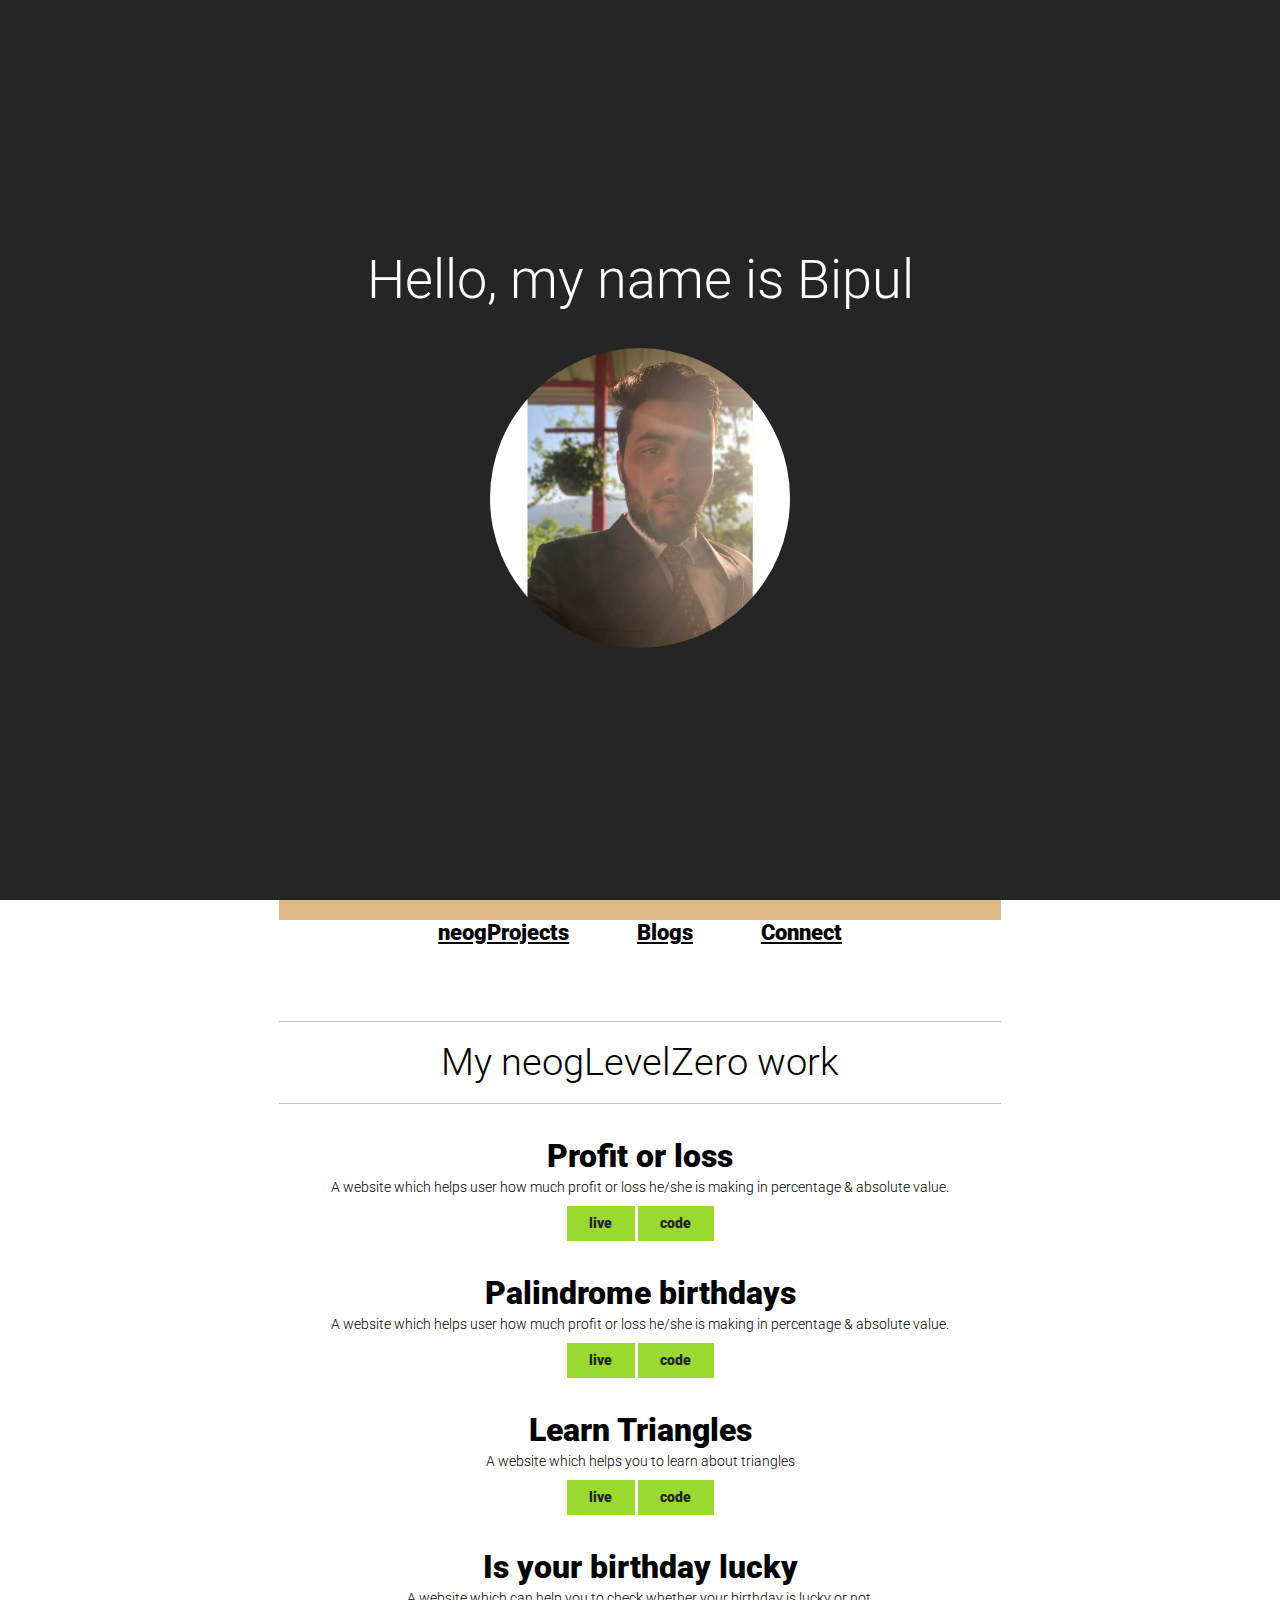
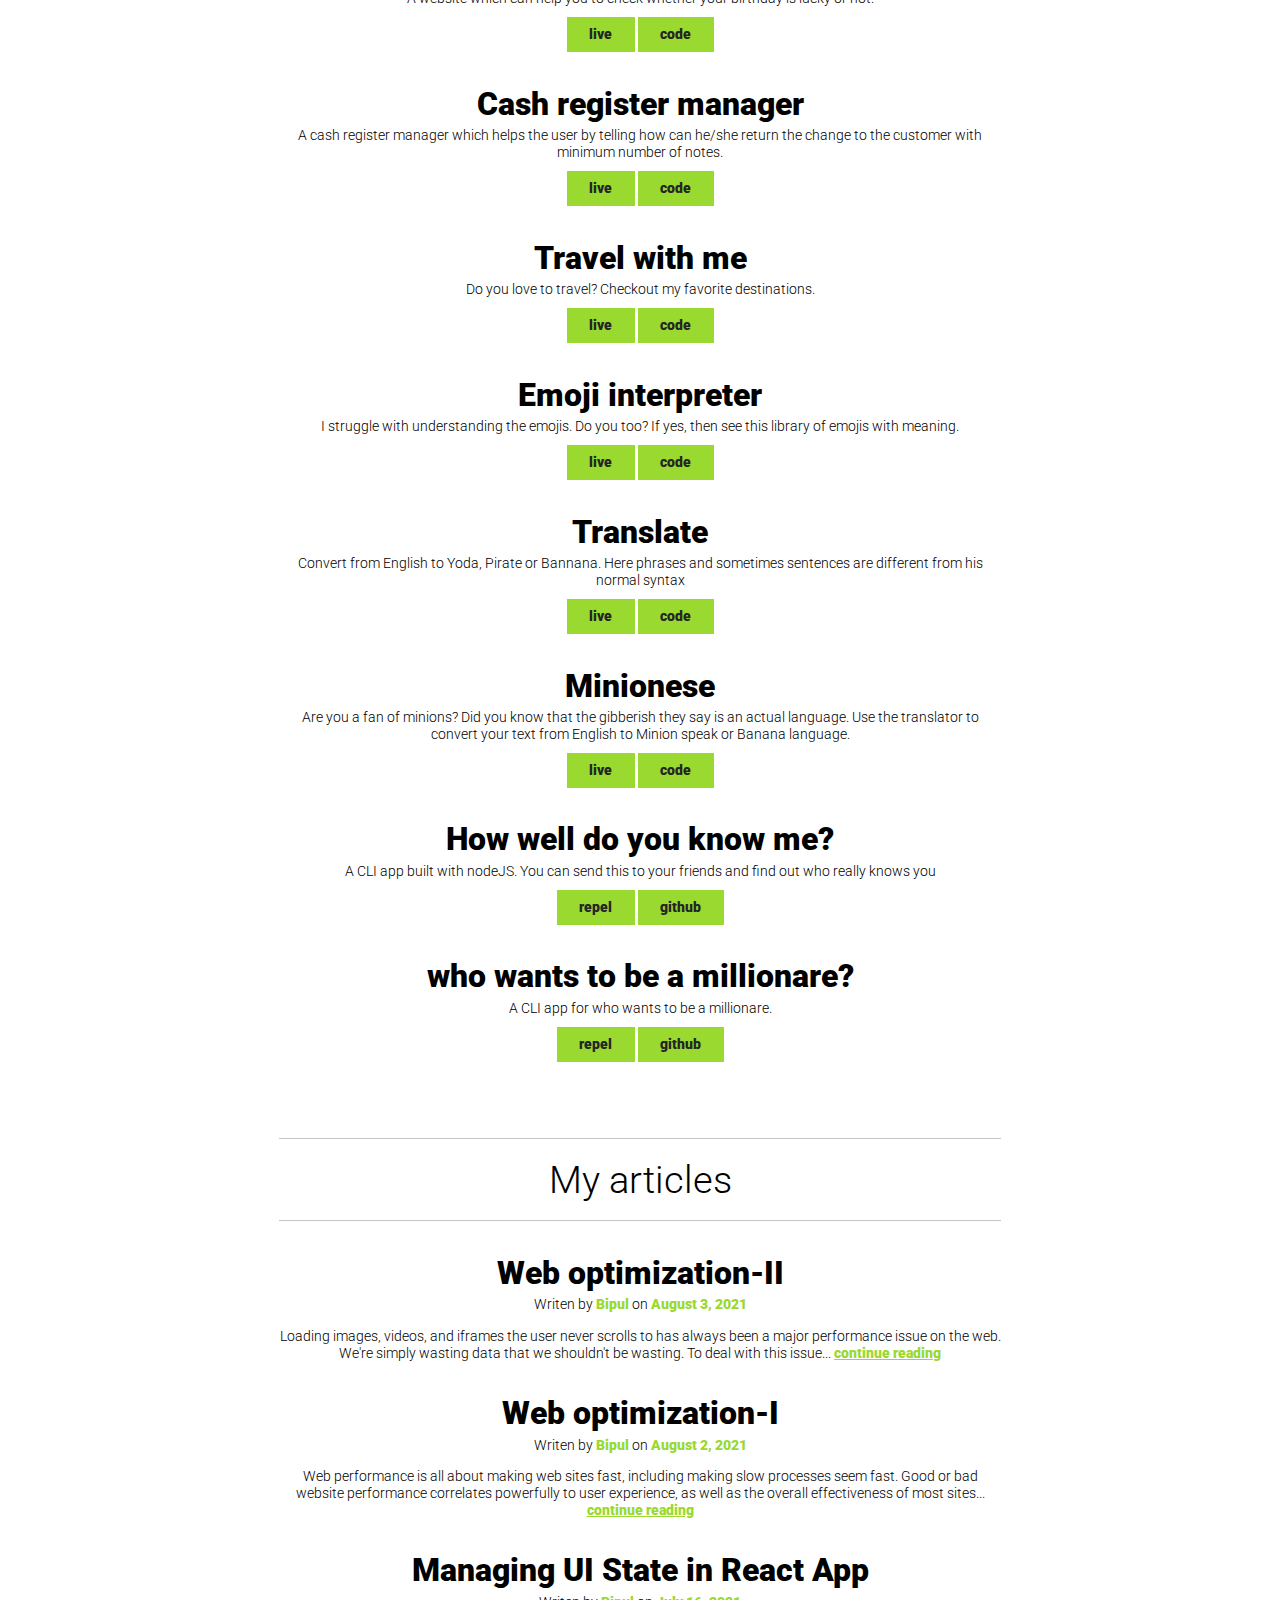
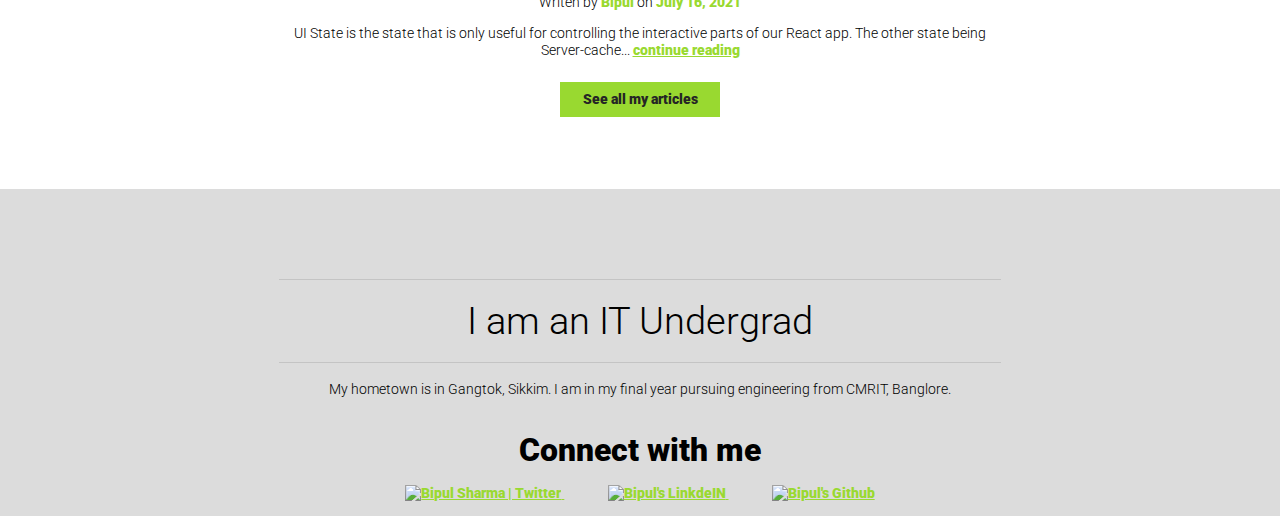
==== index.html @ 7a32a806 "final" ====
<!DOCTYPE html>
<html>

<head>
    <title>HTML & CSS Fundamentals | Challenges</title>
    <link href="https://fonts.googleapis.com/css2?family=Roboto:wght@300;900&display=swap" rel="stylesheet">
    <link href="index.css" rel="stylesheet">
</head>

<body>

    <header class="inverse">
        <div class="intro-screen container">
            <h1>Hello, my name is <span class="bold-text">Bipul</span></h1>
            <img src="bipul.jpeg" alt="portrait of Sophie" class="potrait">
        </div>
    </header>

    <main>
        <div class="splitter">
            <section id="about-me" class="about-me">
                <div class="container con-work">
                    <p class="navigation">
                        <a href="#about-me" class="to-projects">neogProjects</a>
                        <a href="#articles" class="to-articles">Blogs</a>
                        <a href="#portfolio" class="to-portfolio">Connect</a>
                    </p>
                    <h2>My neogLevelZero work</h2>
                    <div class="neog-projects">
                        <div class="neog">
                            <h3>Profit or loss</h3>
                            <p class="small-text">A website which helps user how much profit or loss he/she is making in
                                percentage & absolute
                                value.</p>
                            <a href="https://profit-loss0000000.netlify.app/" target="_blank"
                                class="btn btn-neog">live</a>
                            <a href="https://github.com/itsmebipul00/Profile-Loss-Calculator" target="_blank"
                                class="btn btn-neog">code</a>
                        </div>
                        <div class="neog">
                            <h3>Palindrome birthdays</h3>
                            <p class="small-text">A website which helps user how much profit or loss he/she is making in
                                percentage & absolute
                                value.</p>
                            <a href="https://pallindrome-birthdays0000.netlify.app/" target="_blank"
                                class="btn btn-neog">live</a>
                            <a href="https://github.com/itsmebipul00/pallindrome-birthdays" target="_blank"
                                class="btn btn-neog">code</a>
                        </div>
                        <div class="neog">
                            <h3>Learn Triangles</h3>
                            <p class="small-text">A website which helps you to learn about triangles</p>
                            <a href="https://competent-shockley-671167.netlify.app/" target="_blank"
                                class="btn btn-neog">live</a>
                            <a href="https://github.com/itsmebipul00/Do-you-know-triangles" target="_blank"
                                class="btn btn-neog">code</a>
                        </div>
                    </div>
                    <div class="neog-projects">
                        <div class="neog">
                            <h3>Is your birthday lucky</h3>
                            <p class="small-text">A website which can help you to check whether your birthday is lucky
                                or
                                not.</p>
                            <a href="https://luckybirthday0000000.netlify.app/" target="_blank"
                                class="btn btn-neog">live</a>
                            <a href="https://github.com/itsmebipul00/Is-your-birthday-lucky" target="_blank"
                                class="btn btn-neog">code</a>
                        </div>
                        <div class="neog">
                            <h3>Cash register manager</h3>
                            <p class="small-text">A cash register manager which helps the user by telling how can he/she
                                return the change to the customer with minimum number of notes.</p>
                            <a href="https://laughing-lewin-c4b239.netlify.app/" target="_blank"
                                class="btn btn-neog">live</a>
                            <a href="https://github.com/itsmebipul00/Cash-register-manager" target="_blank"
                                class="btn btn-neog">code</a>
                        </div>
                        <div class="neog">
                            <h3>Travel with me</h3>
                            <p class="small-text">Do you love to travel? Checkout my favorite destinations.</p>
                            <a href="https://hopeful-swartz-a6f8c8.netlify.app/" target="_blank"
                                class="btn btn-neog">live</a>
                            <a href="https://github.com/itsmebipul00/Travel-with-me" target="_blank"
                                class="btn btn-neog">code</a>
                        </div>
                    </div>
                    <div class="neog-projects">
                        <div class="neog">
                            <h3>Emoji interpreter</h3>
                            <p class="small-text">I struggle with understanding the emojis. Do you too? If yes, then see
                                this library of emojis with meaning.</p>
                            <a href="https://kind-brahmagupta-70c78d.netlify.app/" target="_blank"
                                class="btn btn-neog">live</a>
                            <a href="https://github.com/itsmebipul00/Emoji-interpreter" target="_blank"
                                class="btn btn-neog">code</a>
                        </div>
                        <div class="neog">
                            <h3>Translate</h3>
                            <p class="small-text">Convert from English to Yoda, Pirate or Bannana. Here phrases and
                                sometimes sentences
                                are different from his normal syntax</p>
                            <a href="https://translate0000000.netlify.app/" target="_blank"
                                class="btn btn-neog">live</a>
                            <a href="https://github.com/itsmebipul00/translate" target="_blank"
                                class="btn btn-neog">code</a>
                        </div>
                        <div class="neog">
                            <h3>Minionese</h3>
                            <p class="small-text">Are you a fan of minions? Did you know that the gibberish they say is
                                an
                                actual language. Use the translator to convert your text from English to Minion speak or
                                Banana language.</p>
                            <a href="https://minionese00000.netlify.app/" target="_blank" class="btn btn-neog">live</a>
                            <a href="https://github.com/itsmebipul00/Minionese" target="_blank"
                                class="btn btn-neog">code</a>
                        </div>
                    </div>
                    <div class="neog-projects">
                        <div class="neog">
                            <h3>How well do you know me?</h3>
                            <p class="small-text">A CLI app built with nodeJS. You can send this to your friends and
                                find
                                out who really knows you</p>
                            <a href="https://replit.com/@BipulSharma/markOne" target="_blank"
                                class="btn btn-neog">repel</a>
                            <a href="https://github.com/itsmebipul00/do-you-know-me-" target="_blank"
                                class="btn btn-neog">github</a>

                        </div>
                        <div class="neog">
                            <h3>who wants to be a millionare?</h3>
                            <p class="small-text">A CLI app for who wants to be a millionare.</p>
                            <a href="https://replit.com/@BipulSharma/markTwo#index.js" target="_blank"
                                class="btn btn-neog">repel</a>
                            <a href="https://github.com/itsmebipul00/who-wants-to-be-a-millionare-" target="_blank"
                                class="btn btn-neog">github</a>

                        </div>
                    </div>




                </div>
            </section>

            <section id="articles" class="articles">
                <div class="container">
                    <h2>My <span class="bold-text">articles</span></h2>
                    <article>
                        <div class="article">
                            <h3>Web optimization-II</h3>
                            <p class="small-text">Writen by <span class="name">Bipul</span> on <time
                                    datetime="2020-06-19">August 3, 2021</time></p>
                            <p>Loading images, videos, and iframes the user never scrolls to has always been a major
                                performance issue on the web. We're simply wasting data that we shouldn't be wasting. To
                                deal with this issue... <a target="_blank"
                                    href="https://dev.to/bipul/web-performance-optimization-ii-2799">continue
                                    reading</a>
                            </p>
                        </div>
                        <div class="article">
                            <h3>Web optimization-I</h3>
                            <p class="small-text">Writen by <span class="name">Bipul</span> on <time
                                    datetime="2020-06-19">August 2, 2021</time></p>
                            <p>Web performance is all about making web sites fast, including making slow processes seem
                                fast. Good or bad website performance correlates powerfully to user experience, as well
                                as the overall effectiveness of most sites... <a target="_blank"
                                    href="https://dev.to/bipul/web-performance-optimization-i-5d39">continue
                                    reading</a>
                            </p>
                        </div>
                        <div class="article">
                            <h3>Managing UI State in React App</h3>
                            <p class="small-text">Writen by <span class="name">Bipul</span> on <time
                                    datetime="2020-06-19">July 16, 2021</time></p>
                            <p>UI State is the state that is only useful for controlling the interactive parts of our
                                React app. The other state being Server-cache... <a target="_blank"
                                    href="https://dev.to/bipul/managing-ui-state-in-a-react-app-3kpb">continue
                                    reading</a>
                            </p>
                        </div>
                        <a href="https://dev.to/bipul" target="_blank" class="btn">See all my articles</a>
                    </article>

                </div>
            </section>
        </div>

        <section id="portfolio" class="portfolio">
            <div class="container">
                <h2>I am an <span class="bold-text">IT Undergrad</span></h2>
                <p>My hometown is in Gangtok, Sikkim. I am in my final year pursuing engineering from CMRIT,
                    Banglore.</p>
                <h3 class="connect-me">Connect with me</h3>
                <a href="https://twitter.com/itsmebipul00" class="svg" target="_blank">
                    <img alt="Bipul Sharma | Twitter" width="22px"
                        src="https://cdn.jsdelivr.net/npm/simple-icons@v3/icons/twitter.svg" />
                </a>
                <a href="https://www.linkedin.com/in/bipul-sharma-69b7751a0/" class="svg" target="_blank">
                    <img alt="Bipul's LinkdeIN" width="22px"
                        src="https://cdn.jsdelivr.net/npm/simple-icons@v3/icons/linkedin.svg" />
                </a>
                <a href="https://github.com/itsmebipul00" class="svg" target="_blank">
                    <img alt="Bipul's Github" width="22px"
                        src="https://cdn.jsdelivr.net/npm/simple-icons@v3/icons/github.svg" />
                </a>
            </div>
        </section>
    </main>
</body>

</html>
---- index.css ----
*{
    box-sizing: border-box;
}

html{
    font-size: .9rem;
}

body{
    margin: 0;
    font-family: 'Roboto',sans-serif;
    font-weight: 300;
    text-align: center;
}

.container{
    max-width: 780px;
    margin: 0 auto;
    padding: 0 2em;
}

.potrait{
    border-radius: 50%;
    width: 300px;
    height: 300px;
}

h1,
h2 {
    font-weight: 300; 
}

h1 {
    font-size: 3.75rem;
    margin-top: 0;
}

h2 {
    font-size: 2.625rem;
    margin-top: 2em;
    border-top: solid 1px #c4c4c4;
    border-bottom: solid 1px #c4c4c4;
    /* 2.625 x 16 = 42 */
    /* 20 / 42 */
    padding: .5em 0;
    margin-bottom: .5em;
    text-align: center;
}

h3 {
    font-size: 2.25rem;
    font-weight: 900;
    margin-bottom: 0;
}

.about-me{
    padding-top: 0;
}

.navigation{
    letter-spacing: 1;
    border-top: 20px solid burlywood;
    margin-top: 0;
}

.navigation a{
    font-size: 1.5em;
    margin: 1em;
    padding: 0.5em;
    color: black
}

.accent-text {
    display: block;
}

h1 .accent-text {
    font-size: 5rem;
}

h2 .accent-text {
    font-size: 3.75rem;
}

.accent-text,
.name,
time {
    font-weight: 900;
    color: #99D930;
}

p {
    margin-bottom: 0;
}

a {
    color: #99D930;
    font-weight: 900;
    transition: 400ms;
}

a:hover,
a:focus {
    color: #dd2f2f;
}

.small-text {
    font-size: 1rem;
    margin-top: .3125em;
} 

img {
    max-width: 100%;
}


header {
    padding: 3.25em 0;
}

header {
    min-height: 100vh;
    display: flex;
    align-items: center;
    text-align: center;
}

.neog{
    margin-top: 2em;
}

.inverse {
    color: #fff;
    background: #252525;
}


.btn {
    display: inline-block;
    color: #252525;
    text-decoration: none;
    background: #99D930;
    padding: .625em 1.5625em;
    margin-top: 1.5625em;
}

.btn:hover,
.btn:focus {
    background: #252525;
    color: #fff;
}

.btn-neog{
    margin-top: 0.7em;
}

.portfolio{
    background: gainsboro;
    margin-top: 5em;
    padding: 1em;
}

.connect-me{
    margin-bottom: 0.5em;
}

.svg{
    margin: 1em;
    padding: 0.5em;
}
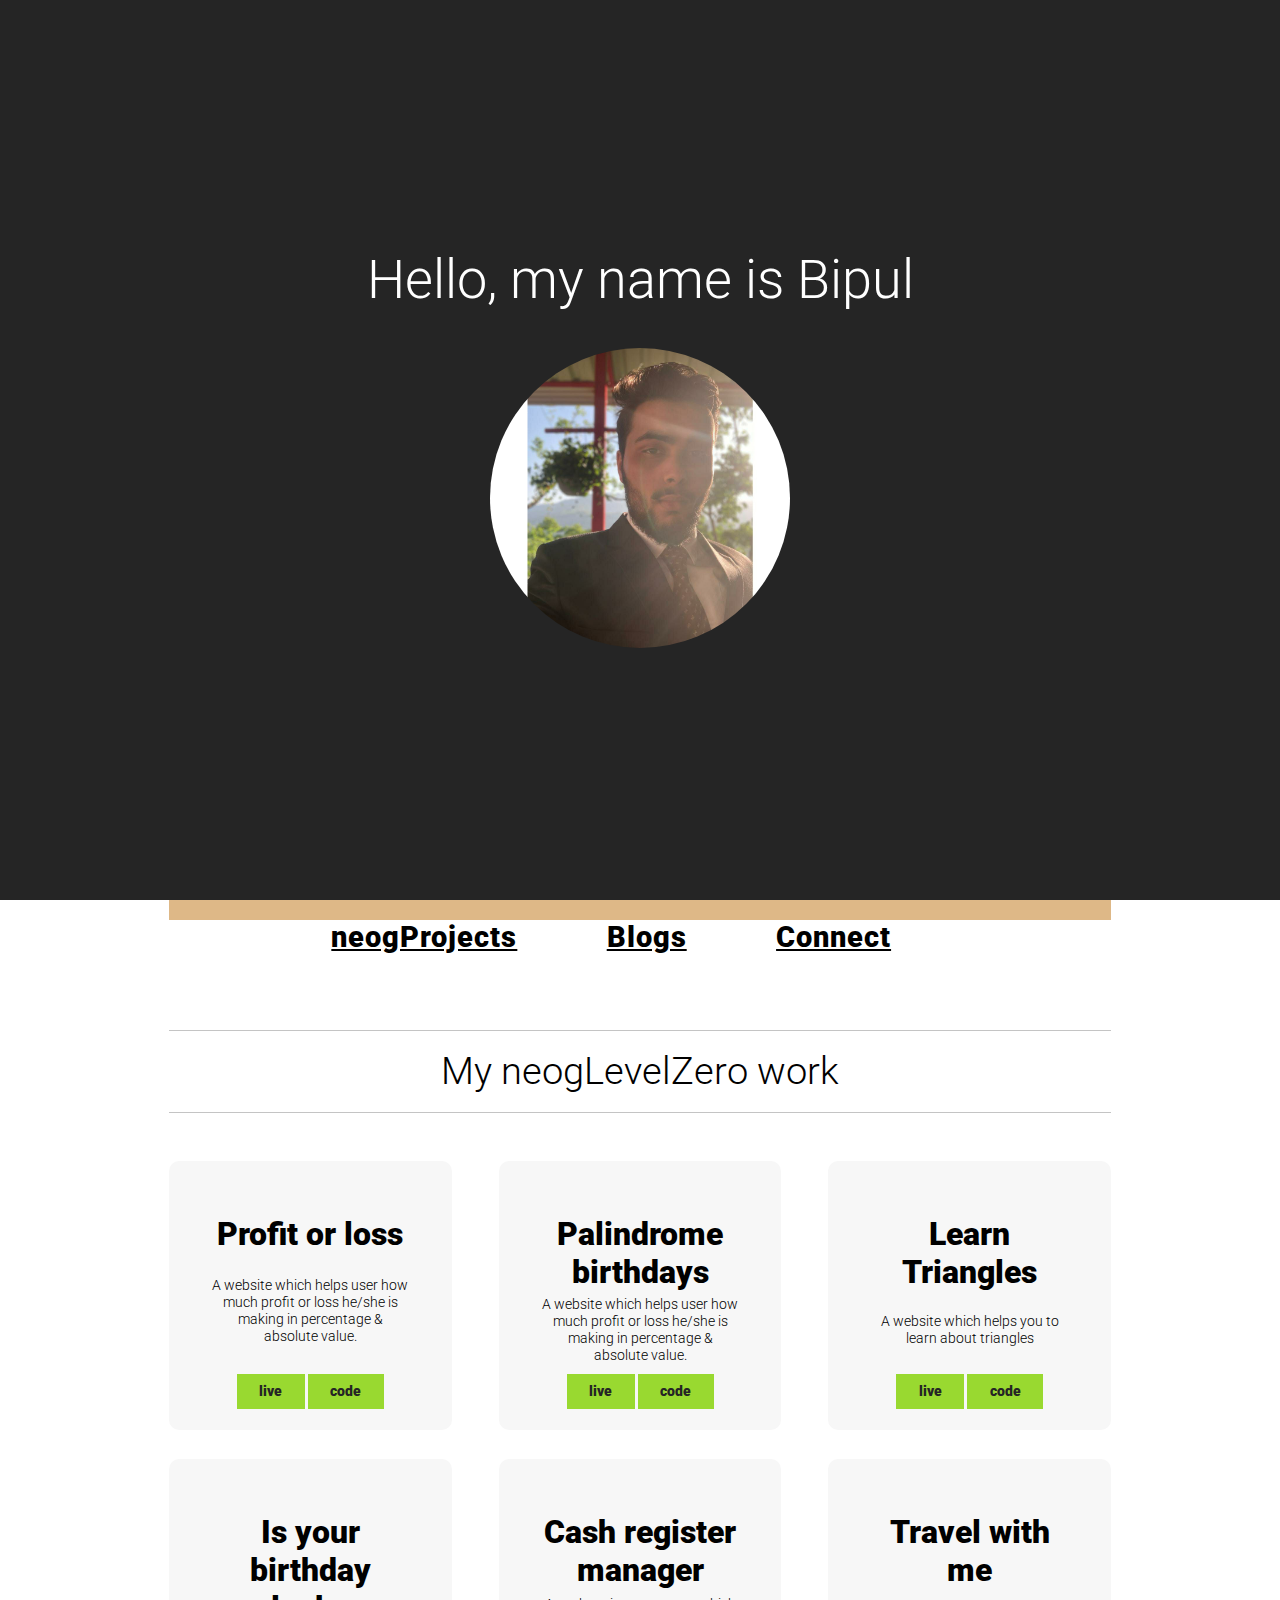
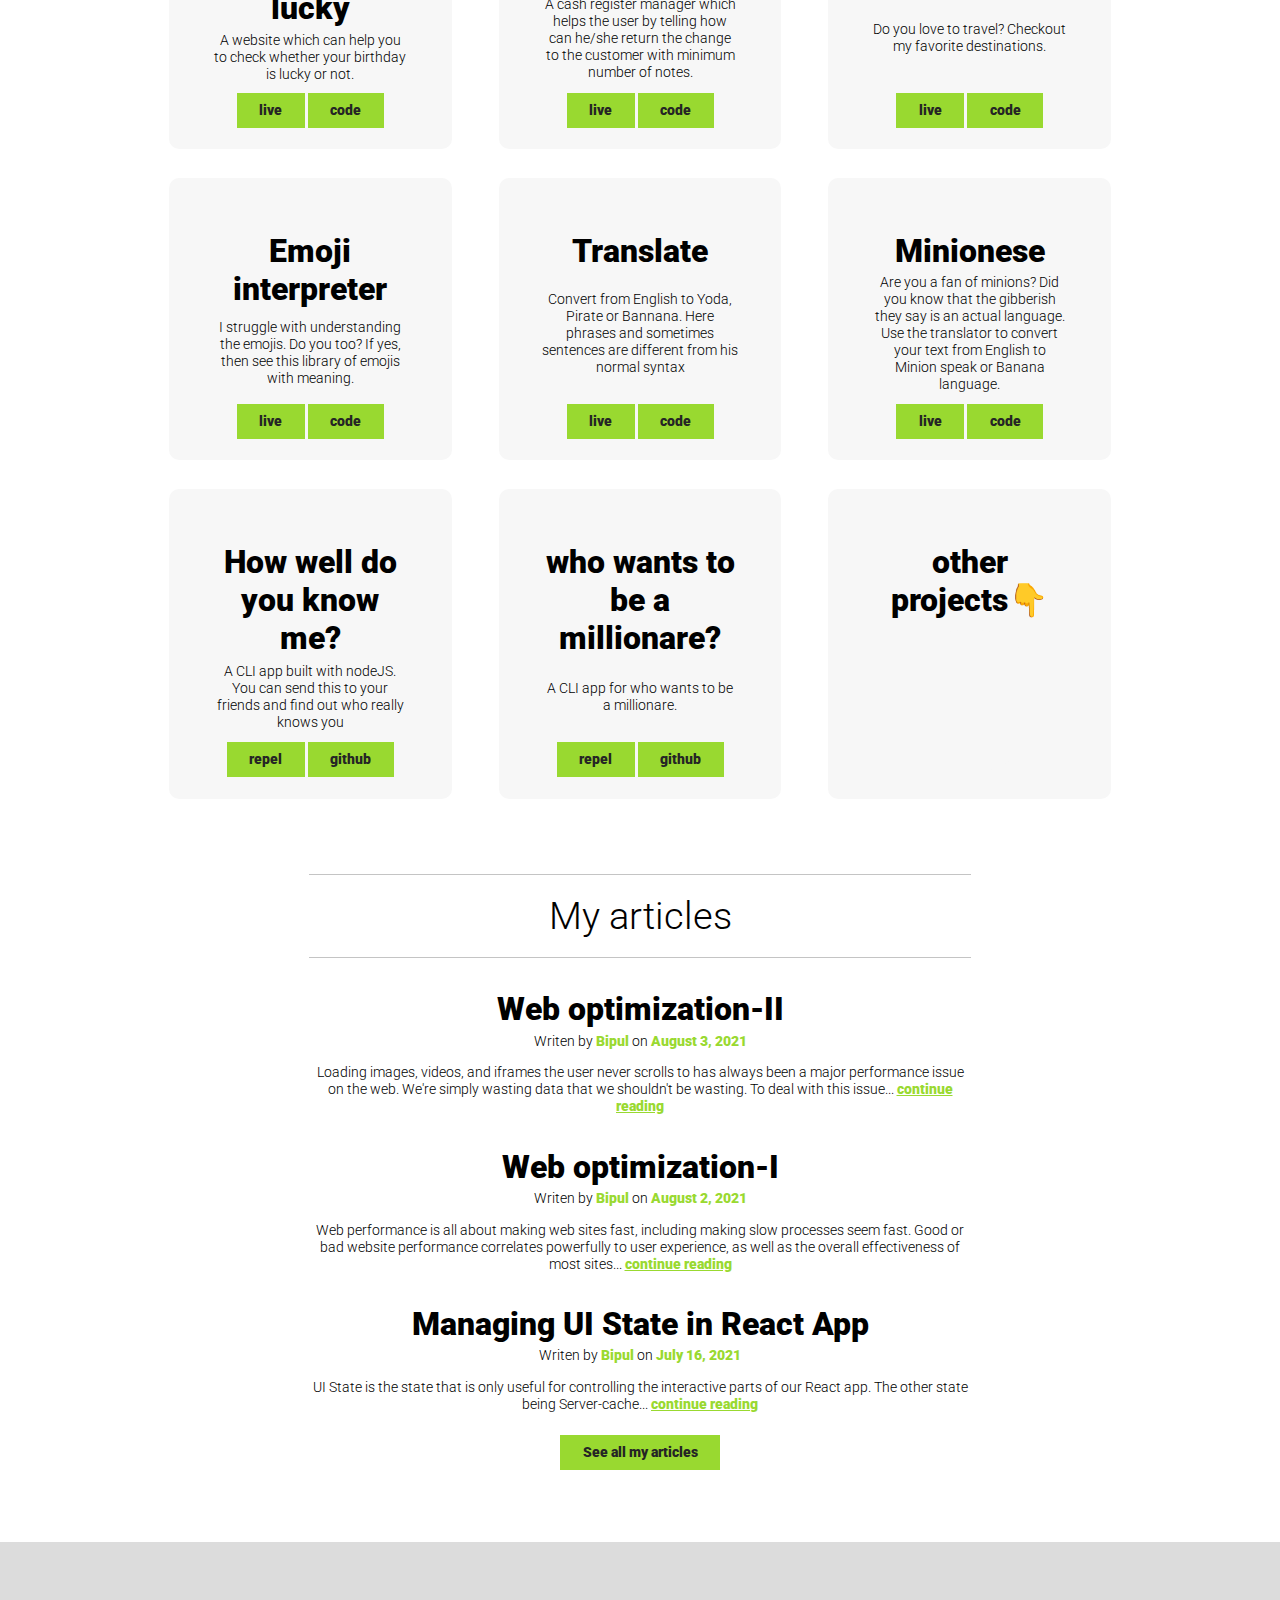
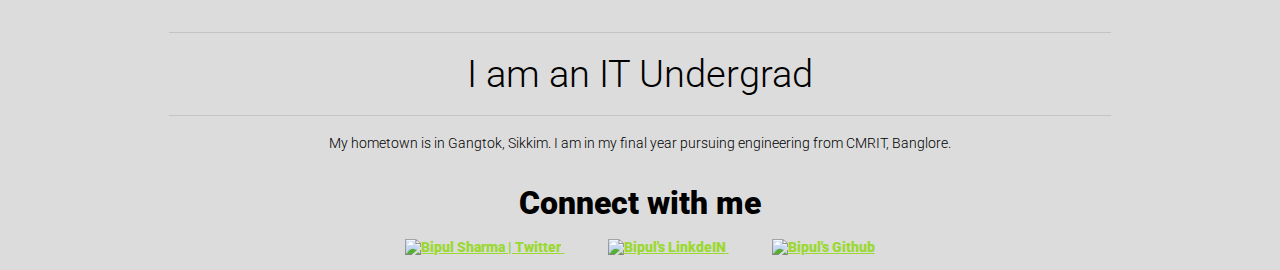
==== commit d47536d5: "updated desings" ====
--- a/index.html
+++ b/index.html
@@ -3,6 +3,9 @@
 
 <head>
     <title>HTML & CSS Fundamentals | Challenges</title>
+    <meta charset="UTF-8">
+    <meta http-equiv="X-UA-Compatible" content="IE=edge">
+    <meta name="viewport" content="width=device-width, initial-scale=1.0">
     <link href="https://fonts.googleapis.com/css2?family=Roboto:wght@300;900&display=swap" rel="stylesheet">
     <link href="index.css" rel="stylesheet">
 </head>
@@ -32,28 +35,34 @@
                             <p class="small-text">A website which helps user how much profit or loss he/she is making in
                                 percentage & absolute
                                 value.</p>
-                            <a href="https://profit-loss0000000.netlify.app/" target="_blank"
-                                class="btn btn-neog">live</a>
-                            <a href="https://github.com/itsmebipul00/Profile-Loss-Calculator" target="_blank"
-                                class="btn btn-neog">code</a>
+                            <div>
+                                <a href="https://profit-loss0000000.netlify.app/" target="_blank"
+                                    class="btn btn-neog">live</a>
+                                <a href="https://github.com/itsmebipul00/Profile-Loss-Calculator" target="_blank"
+                                    class="btn btn-neog">code</a>
+                            </div>
                         </div>
                         <div class="neog">
                             <h3>Palindrome birthdays</h3>
                             <p class="small-text">A website which helps user how much profit or loss he/she is making in
                                 percentage & absolute
                                 value.</p>
-                            <a href="https://pallindrome-birthdays0000.netlify.app/" target="_blank"
-                                class="btn btn-neog">live</a>
-                            <a href="https://github.com/itsmebipul00/pallindrome-birthdays" target="_blank"
-                                class="btn btn-neog">code</a>
+                            <div>
+                                <a href="https://pallindrome-birthdays0000.netlify.app/" target="_blank"
+                                    class="btn btn-neog">live</a>
+                                <a href="https://github.com/itsmebipul00/pallindrome-birthdays" target="_blank"
+                                    class="btn btn-neog">code</a>
+                            </div>
                         </div>
                         <div class="neog">
                             <h3>Learn Triangles</h3>
                             <p class="small-text">A website which helps you to learn about triangles</p>
-                            <a href="https://competent-shockley-671167.netlify.app/" target="_blank"
-                                class="btn btn-neog">live</a>
-                            <a href="https://github.com/itsmebipul00/Do-you-know-triangles" target="_blank"
-                                class="btn btn-neog">code</a>
+                            <div>
+                                <a href="https://competent-shockley-671167.netlify.app/" target="_blank"
+                                    class="btn btn-neog">live</a>
+                                <a href="https://github.com/itsmebipul00/Do-you-know-triangles" target="_blank"
+                                    class="btn btn-neog">code</a>
+                            </div>
                         </div>
                     </div>
                     <div class="neog-projects">
@@ -62,27 +71,33 @@
                             <p class="small-text">A website which can help you to check whether your birthday is lucky
                                 or
                                 not.</p>
-                            <a href="https://luckybirthday0000000.netlify.app/" target="_blank"
-                                class="btn btn-neog">live</a>
-                            <a href="https://github.com/itsmebipul00/Is-your-birthday-lucky" target="_blank"
-                                class="btn btn-neog">code</a>
+                            <div>
+                                <a href="https://luckybirthday0000000.netlify.app/" target="_blank"
+                                    class="btn btn-neog">live</a>
+                                <a href="https://github.com/itsmebipul00/Is-your-birthday-lucky" target="_blank"
+                                    class="btn btn-neog">code</a>
+                            </div>
                         </div>
                         <div class="neog">
                             <h3>Cash register manager</h3>
                             <p class="small-text">A cash register manager which helps the user by telling how can he/she
                                 return the change to the customer with minimum number of notes.</p>
-                            <a href="https://laughing-lewin-c4b239.netlify.app/" target="_blank"
-                                class="btn btn-neog">live</a>
-                            <a href="https://github.com/itsmebipul00/Cash-register-manager" target="_blank"
-                                class="btn btn-neog">code</a>
+                            <div>
+                                <a href="https://laughing-lewin-c4b239.netlify.app/" target="_blank"
+                                    class="btn btn-neog">live</a>
+                                <a href="https://github.com/itsmebipul00/Cash-register-manager" target="_blank"
+                                    class="btn btn-neog">code</a>
+                            </div>
                         </div>
                         <div class="neog">
                             <h3>Travel with me</h3>
                             <p class="small-text">Do you love to travel? Checkout my favorite destinations.</p>
-                            <a href="https://hopeful-swartz-a6f8c8.netlify.app/" target="_blank"
-                                class="btn btn-neog">live</a>
-                            <a href="https://github.com/itsmebipul00/Travel-with-me" target="_blank"
-                                class="btn btn-neog">code</a>
+                            <div>
+                                <a href="https://hopeful-swartz-a6f8c8.netlify.app/" target="_blank"
+                                    class="btn btn-neog">live</a>
+                                <a href="https://github.com/itsmebipul00/Travel-with-me" target="_blank"
+                                    class="btn btn-neog">code</a>
+                            </div>
                         </div>
                     </div>
                     <div class="neog-projects">
@@ -90,20 +105,24 @@
                             <h3>Emoji interpreter</h3>
                             <p class="small-text">I struggle with understanding the emojis. Do you too? If yes, then see
                                 this library of emojis with meaning.</p>
-                            <a href="https://kind-brahmagupta-70c78d.netlify.app/" target="_blank"
-                                class="btn btn-neog">live</a>
-                            <a href="https://github.com/itsmebipul00/Emoji-interpreter" target="_blank"
-                                class="btn btn-neog">code</a>
+                            <div>
+                                <a href="https://kind-brahmagupta-70c78d.netlify.app/" target="_blank"
+                                    class="btn btn-neog">live</a>
+                                <a href="https://github.com/itsmebipul00/Emoji-interpreter" target="_blank"
+                                    class="btn btn-neog">code</a>
+                            </div>
                         </div>
                         <div class="neog">
                             <h3>Translate</h3>
                             <p class="small-text">Convert from English to Yoda, Pirate or Bannana. Here phrases and
                                 sometimes sentences
                                 are different from his normal syntax</p>
-                            <a href="https://translate0000000.netlify.app/" target="_blank"
-                                class="btn btn-neog">live</a>
-                            <a href="https://github.com/itsmebipul00/translate" target="_blank"
-                                class="btn btn-neog">code</a>
+                            <div>
+                                <a href="https://translate0000000.netlify.app/" target="_blank"
+                                    class="btn btn-neog">live</a>
+                                <a href="https://github.com/itsmebipul00/translate" target="_blank"
+                                    class="btn btn-neog">code</a>
+                            </div>
                         </div>
                         <div class="neog">
                             <h3>Minionese</h3>
@@ -111,9 +130,12 @@
                                 an
                                 actual language. Use the translator to convert your text from English to Minion speak or
                                 Banana language.</p>
-                            <a href="https://minionese00000.netlify.app/" target="_blank" class="btn btn-neog">live</a>
-                            <a href="https://github.com/itsmebipul00/Minionese" target="_blank"
-                                class="btn btn-neog">code</a>
+                            <div>
+                                <a href="https://minionese00000.netlify.app/" target="_blank"
+                                    class="btn btn-neog">live</a>
+                                <a href="https://github.com/itsmebipul00/Minionese" target="_blank"
+                                    class="btn btn-neog">code</a>
+                            </div>
                         </div>
                     </div>
                     <div class="neog-projects">
@@ -122,20 +144,28 @@
                             <p class="small-text">A CLI app built with nodeJS. You can send this to your friends and
                                 find
                                 out who really knows you</p>
-                            <a href="https://replit.com/@BipulSharma/markOne" target="_blank"
-                                class="btn btn-neog">repel</a>
-                            <a href="https://github.com/itsmebipul00/do-you-know-me-" target="_blank"
-                                class="btn btn-neog">github</a>
-
+                            <div>
+                                <a href="https://replit.com/@BipulSharma/markOne" target="_blank"
+                                    class="btn btn-neog">repel</a>
+                                <a href="https://github.com/itsmebipul00/do-you-know-me-" target="_blank"
+                                    class="btn btn-neog">github</a>
+                            </div>
                         </div>
                         <div class="neog">
                             <h3>who wants to be a millionare?</h3>
                             <p class="small-text">A CLI app for who wants to be a millionare.</p>
-                            <a href="https://replit.com/@BipulSharma/markTwo#index.js" target="_blank"
-                                class="btn btn-neog">repel</a>
-                            <a href="https://github.com/itsmebipul00/who-wants-to-be-a-millionare-" target="_blank"
-                                class="btn btn-neog">github</a>
-
+                            <div>
+                                <a href="https://replit.com/@BipulSharma/markTwo#index.js" target="_blank"
+                                    class="btn btn-neog">repel</a>
+                                <a href="https://github.com/itsmebipul00/who-wants-to-be-a-millionare-" target="_blank"
+                                    class="btn btn-neog">github</a>
+                            </div>
+                        </div>
+                        <div class="neog">
+                            <h3>other projects👇</h3>
+                            <div class="github-projects">
+                                <a href="https://github.com/itsmebipul00/" target="_blank" class="btn btn-neog"></a>
+                            </div>
                         </div>
                     </div>
 
@@ -146,7 +176,7 @@
             </section>
 
             <section id="articles" class="articles">
-                <div class="container">
+                <div class="container con-articles">
                     <h2>My <span class="bold-text">articles</span></h2>
                     <article>
                         <div class="article">
@@ -195,15 +225,15 @@
                     Banglore.</p>
                 <h3 class="connect-me">Connect with me</h3>
                 <a href="https://twitter.com/itsmebipul00" class="svg" target="_blank">
-                    <img alt="Bipul Sharma | Twitter" width="22px"
+                    <img alt="Bipul Sharma | Twitter" width="40px"
                         src="https://cdn.jsdelivr.net/npm/simple-icons@v3/icons/twitter.svg" />
                 </a>
                 <a href="https://www.linkedin.com/in/bipul-sharma-69b7751a0/" class="svg" target="_blank">
-                    <img alt="Bipul's LinkdeIN" width="22px"
+                    <img alt="Bipul's LinkdeIN" width="40px"
                         src="https://cdn.jsdelivr.net/npm/simple-icons@v3/icons/linkedin.svg" />
                 </a>
                 <a href="https://github.com/itsmebipul00" class="svg" target="_blank">
-                    <img alt="Bipul's Github" width="22px"
+                    <img alt="Bipul's Github" width="40px"
                         src="https://cdn.jsdelivr.net/npm/simple-icons@v3/icons/github.svg" />
                 </a>
             </div>
--- a/index.css
+++ b/index.css
@@ -58,14 +58,13 @@
 }
 
 .navigation{
-    letter-spacing: 1;
     border-top: 20px solid burlywood;
     margin-top: 0;
 }
 
 .navigation a{
-    font-size: 1.5em;
-    margin: 1em;
+    font-size: 1rem;
+    margin-right: 0.5em;
     padding: 0.5em;
     color: black
 }
@@ -96,7 +95,7 @@
 a {
     color: #99D930;
     font-weight: 900;
-    transition: 400ms;
+    transition: 500ms;
 }
 
 a:hover,
@@ -125,8 +124,26 @@
     text-align: center;
 }
 
+.neog-projects{
+    display: flex;
+    flex-direction: column;
+}
+
+
 .neog{
     margin-top: 2em;
+}
+
+.github-projects a{
+    border-radius: 100%;
+    background: #ffffff;
+    padding: 5em;
+    font-size: 1em;
+}
+
+.github-projects a:hover,
+.github-projects a:focus{
+    background-image: url(https://bit.ly/3DgVmou);
 }
 
 .inverse {
@@ -169,3 +186,33 @@
     padding: 0.5em;
 }
 
+
+@media(min-width: 850px){
+    .container{
+        max-width: 1000px;
+    }
+    .con-articles{
+        max-width: 720px;
+    }
+   .neog-projects{
+        flex-direction: row;
+        justify-content: space-between;
+    } 
+    .neog{
+        display: flex;
+        flex-direction: column;
+        justify-content: space-between;
+        width: 30%;
+        background: #f7f7f7;
+        padding: 1.5em 3em;
+        border-radius: 10px;
+    }
+    .github-projects a{
+        background: #f7f7f7;
+    }
+    .navigation a{
+        font-size: 2rem;
+        letter-spacing: 1px;
+        margin-right: 2em;
+    }
+}
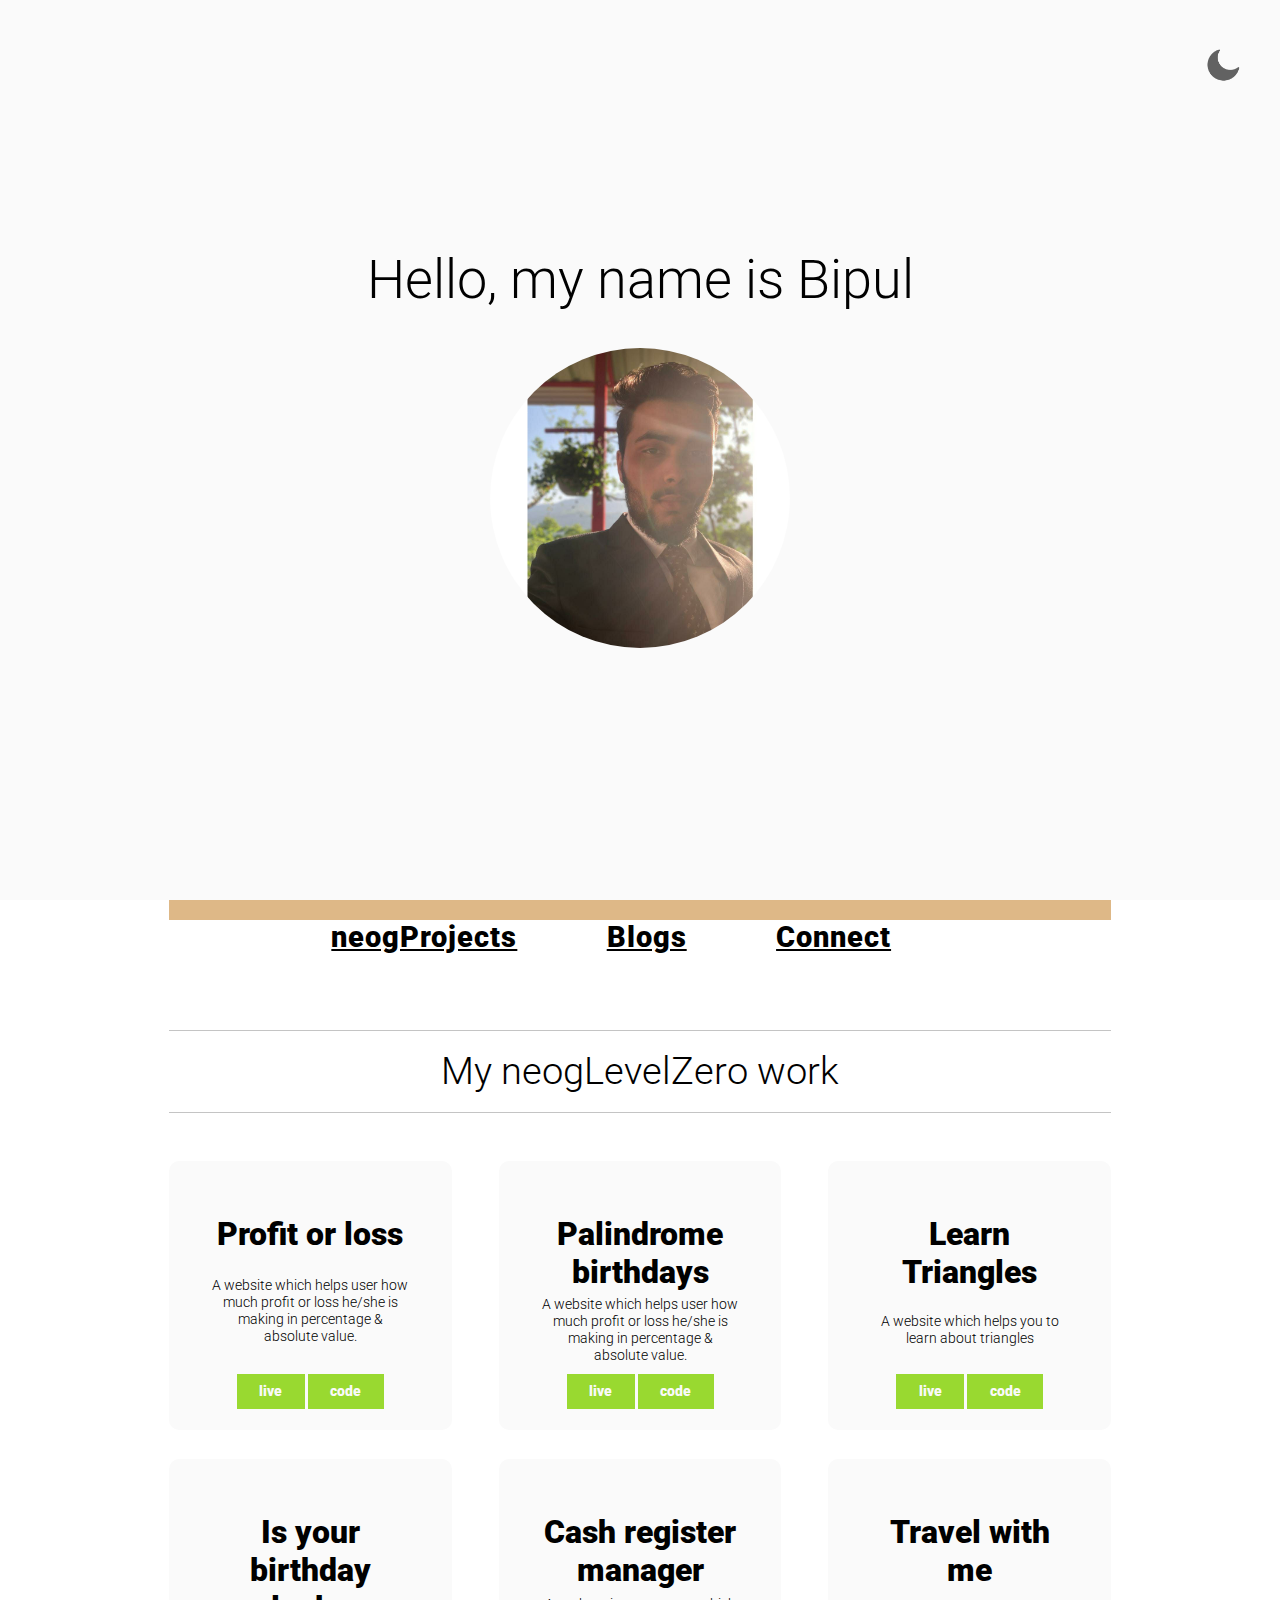
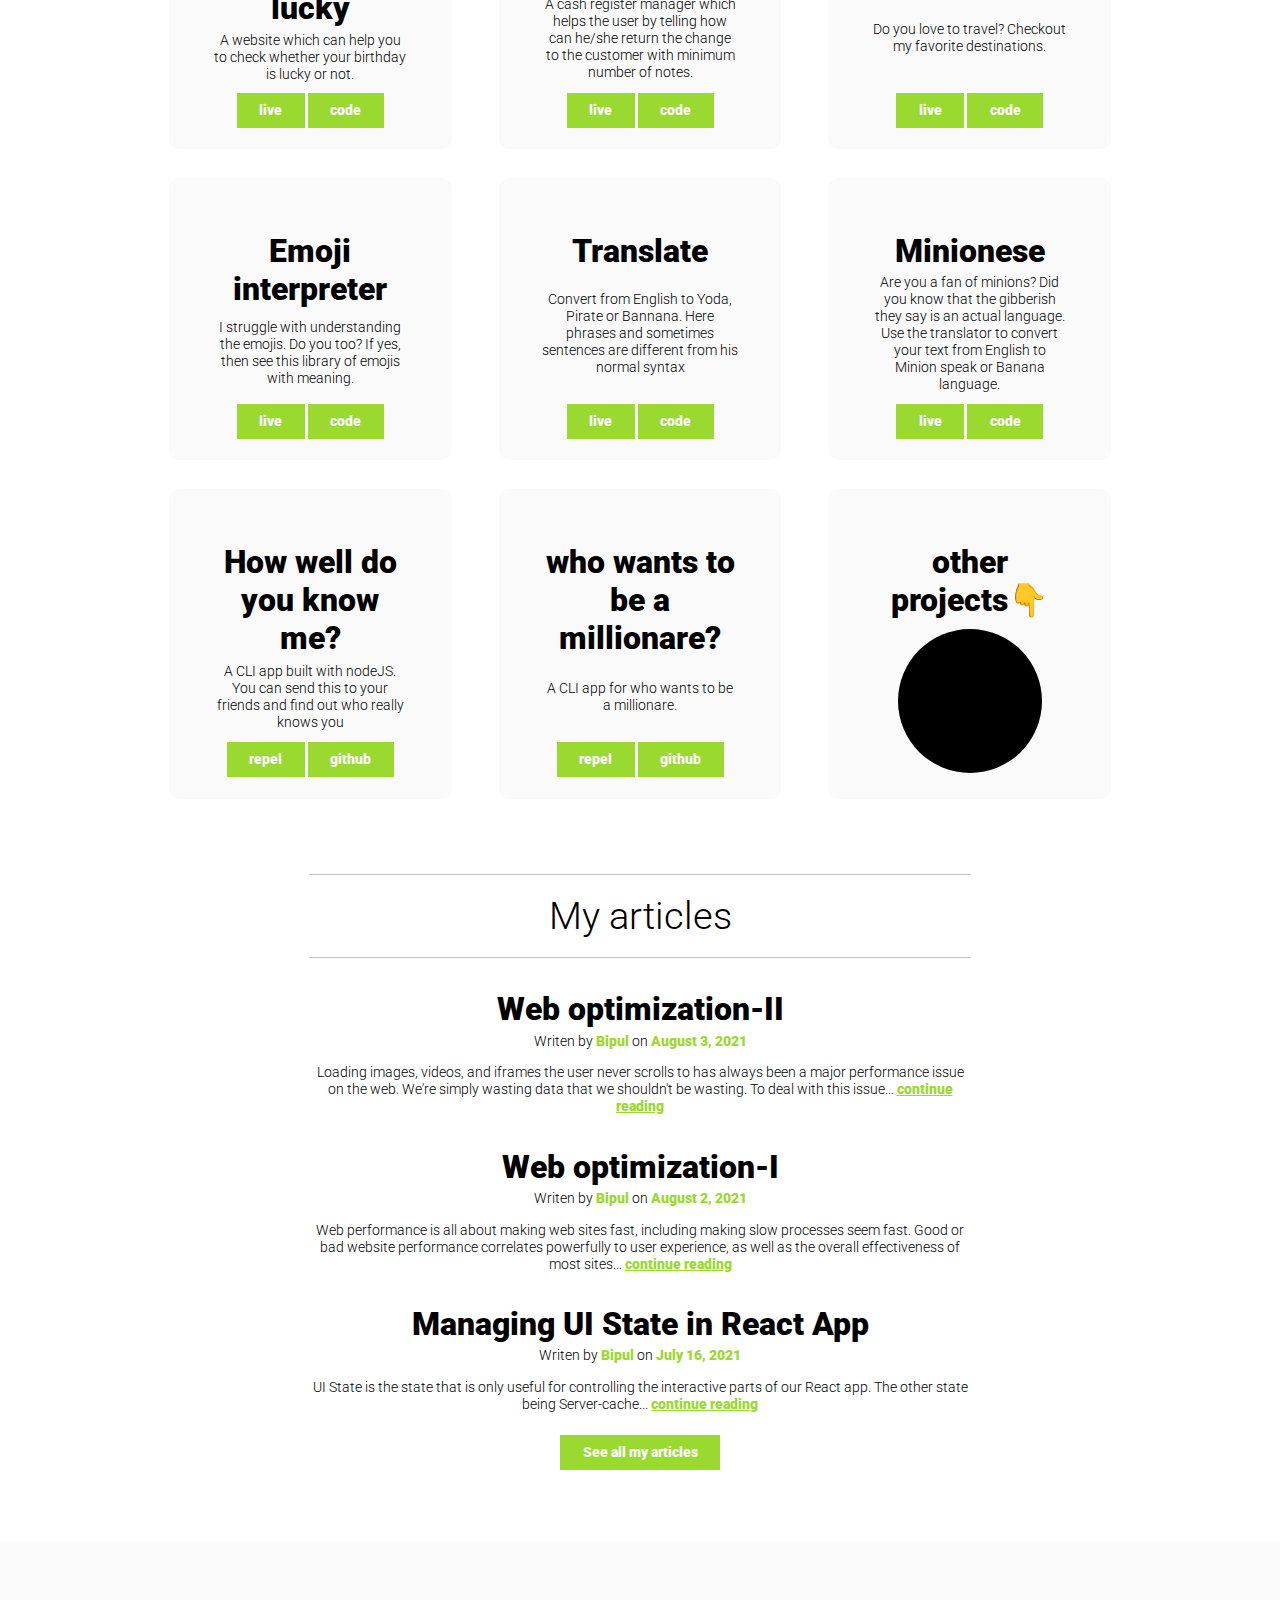
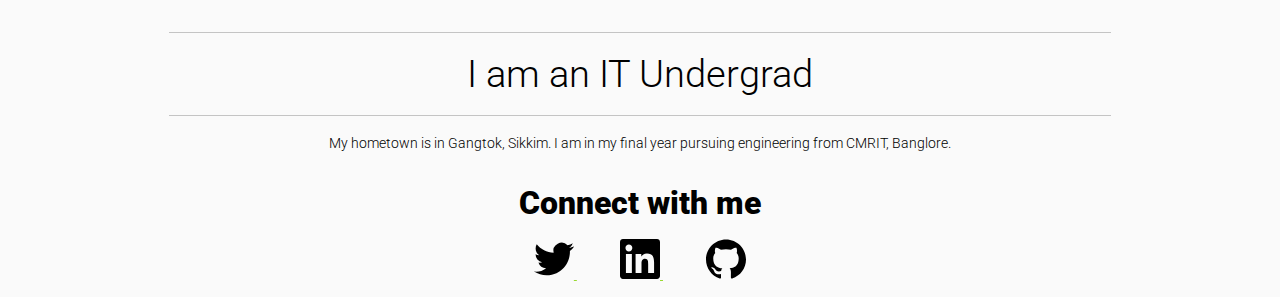
==== commit a0c33990: "added dark-theme" ====
--- a/index.html
+++ b/index.html
@@ -8,11 +8,13 @@
     <meta name="viewport" content="width=device-width, initial-scale=1.0">
     <link href="https://fonts.googleapis.com/css2?family=Roboto:wght@300;900&display=swap" rel="stylesheet">
     <link href="index.css" rel="stylesheet">
+    <script async src="index.js" type="text/javaScript"></script>
 </head>
 
 <body>
 
     <header class="inverse">
+        <img src="icons/moon.png" class="moon-icon" alt="moon-icon">
         <div class="intro-screen container">
             <h1>Hello, my name is <span class="bold-text">Bipul</span></h1>
             <img src="bipul.jpeg" alt="portrait of Sophie" class="potrait">
@@ -225,16 +227,13 @@
                     Banglore.</p>
                 <h3 class="connect-me">Connect with me</h3>
                 <a href="https://twitter.com/itsmebipul00" class="svg" target="_blank">
-                    <img alt="Bipul Sharma | Twitter" width="40px"
-                        src="https://cdn.jsdelivr.net/npm/simple-icons@v3/icons/twitter.svg" />
+                    <img class="svg-image" alt="Bipul Sharma | Twitter" width="40px" src="icons/twitter.svg" />
                 </a>
                 <a href="https://www.linkedin.com/in/bipul-sharma-69b7751a0/" class="svg" target="_blank">
-                    <img alt="Bipul's LinkdeIN" width="40px"
-                        src="https://cdn.jsdelivr.net/npm/simple-icons@v3/icons/linkedin.svg" />
+                    <img class="svg-image" alt="Bipul's LinkdeIN" width="40px" src="icons/linkedin.svg" />
                 </a>
                 <a href="https://github.com/itsmebipul00" class="svg" target="_blank">
-                    <img alt="Bipul's Github" width="40px"
-                        src="https://cdn.jsdelivr.net/npm/simple-icons@v3/icons/github.svg" />
+                    <img class="svg-image" alt="Bipul's Github" width="40px" src="icons/github.svg" />
                 </a>
             </div>
         </section>
--- a/index.css
+++ b/index.css
@@ -1,5 +1,18 @@
 *{
     box-sizing: border-box;
+}
+
+:root{
+    --colorOne: black;
+    --colorTwo: white;
+    --colorThree: rgb(250, 250, 250);
+
+}
+
+.dark-theme{
+    --colorOne: white; 
+    --colorTwo: black;
+    --colorThree: #252525;
 }
 
 html{
@@ -11,12 +24,22 @@
     font-family: 'Roboto',sans-serif;
     font-weight: 300;
     text-align: center;
+    color: var(--colorOne);
+    background: var(--colorTwo);
 }
 
 .container{
     max-width: 780px;
     margin: 0 auto;
     padding: 0 2em;
+}
+
+.moon-icon{
+    width: 40px;
+    position: absolute;
+    top: 5%;
+    right: 3%;
+    cursor: pointer;
 }
 
 .potrait{
@@ -66,7 +89,7 @@
     font-size: 1rem;
     margin-right: 0.5em;
     padding: 0.5em;
-    color: black
+    color: var(--colorOne);
 }
 
 .accent-text {
@@ -127,16 +150,28 @@
 .neog-projects{
     display: flex;
     flex-direction: column;
+    color: var(--colorTwo);
 }
 
 
 .neog{
     margin-top: 2em;
+    padding: 1.5em 3em;
+    color: var(--colorOne);
+    background: var(--colorThree);
+    border-radius: 10px;
+    transform: scale(1);
+    transition: transform 500ms;
+}
+
+.neog:hover{
+    cursor: pointer;
+    transform: scale(1.1);
 }
 
 .github-projects a{
     border-radius: 100%;
-    background: #ffffff;
+    background: var(--colorOne);
     padding: 5em;
     font-size: 1em;
 }
@@ -147,14 +182,14 @@
 }
 
 .inverse {
-    color: #fff;
-    background: #252525;
+    color: var(--colorOne);
+    background: var(--colorThree);
 }
 
 
 .btn {
     display: inline-block;
-    color: #252525;
+    color: var(--colorThree);
     text-decoration: none;
     background: #99D930;
     padding: .625em 1.5625em;
@@ -163,8 +198,8 @@
 
 .btn:hover,
 .btn:focus {
-    background: #252525;
-    color: #fff;
+    background: var(--colorThree);
+    color: var(--colorOne);
 }
 
 .btn-neog{
@@ -172,7 +207,7 @@
 }
 
 .portfolio{
-    background: gainsboro;
+    background: var(--colorThree);
     margin-top: 5em;
     padding: 1em;
 }
@@ -203,12 +238,10 @@
         flex-direction: column;
         justify-content: space-between;
         width: 30%;
-        background: #f7f7f7;
         padding: 1.5em 3em;
-        border-radius: 10px;
     }
     .github-projects a{
-        background: #f7f7f7;
+        background: var(--colorOne);
     }
     .navigation a{
         font-size: 2rem;
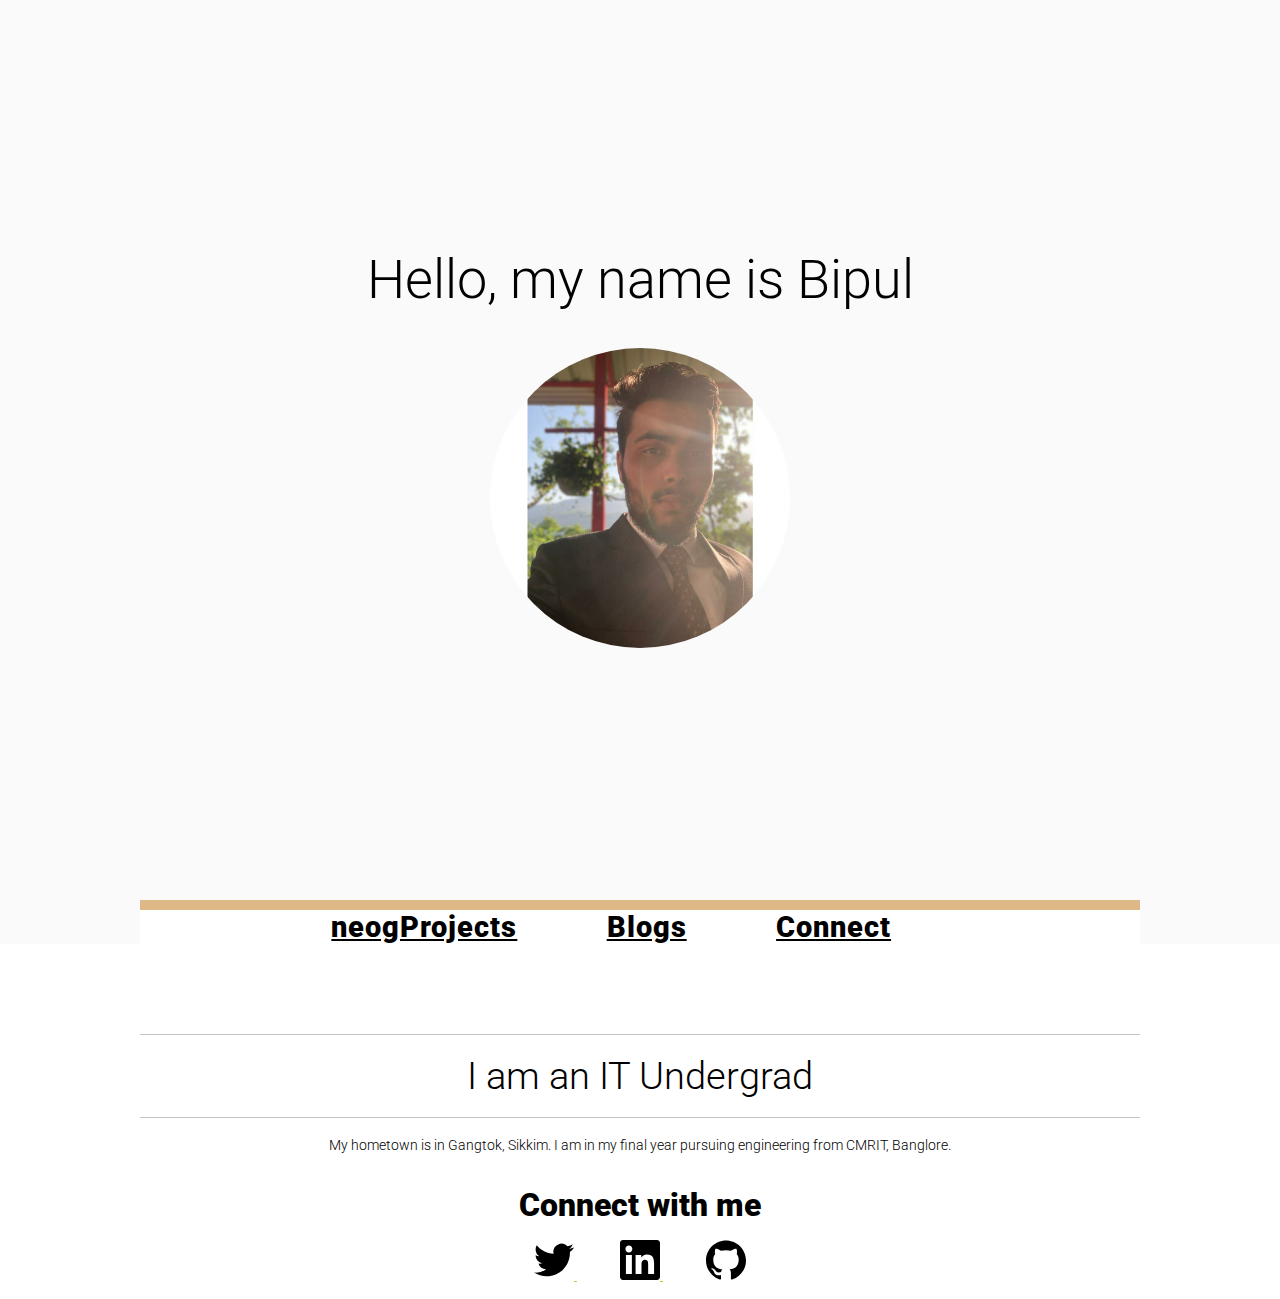
==== commit 0739230a: "updated seperate blogs and projects" ====
--- a/index.html
+++ b/index.html
@@ -2,7 +2,7 @@
 <html>
 
 <head>
-    <title>HTML & CSS Fundamentals | Challenges</title>
+    <title>BipulSharma</title>
     <meta charset="UTF-8">
     <meta http-equiv="X-UA-Compatible" content="IE=edge">
     <meta name="viewport" content="width=device-width, initial-scale=1.0">
@@ -14,7 +14,7 @@
 <body>
 
     <header class="inverse">
-        <img src="icons/moon.png" class="moon-icon" alt="moon-icon">
+        <!-- <img src="icons/moon.png" class="moon-icon theme" alt="moon-icon"> -->
         <div class="intro-screen container">
             <h1>Hello, my name is <span class="bold-text">Bipul</span></h1>
             <img src="bipul.jpeg" alt="portrait of Sophie" class="potrait">
@@ -22,203 +22,13 @@
     </header>
 
     <main>
-        <div class="splitter">
-            <section id="about-me" class="about-me">
-                <div class="container con-work">
-                    <p class="navigation">
-                        <a href="#about-me" class="to-projects">neogProjects</a>
-                        <a href="#articles" class="to-articles">Blogs</a>
-                        <a href="#portfolio" class="to-portfolio">Connect</a>
-                    </p>
-                    <h2>My neogLevelZero work</h2>
-                    <div class="neog-projects">
-                        <div class="neog">
-                            <h3>Profit or loss</h3>
-                            <p class="small-text">A website which helps user how much profit or loss he/she is making in
-                                percentage & absolute
-                                value.</p>
-                            <div>
-                                <a href="https://profit-loss0000000.netlify.app/" target="_blank"
-                                    class="btn btn-neog">live</a>
-                                <a href="https://github.com/itsmebipul00/Profile-Loss-Calculator" target="_blank"
-                                    class="btn btn-neog">code</a>
-                            </div>
-                        </div>
-                        <div class="neog">
-                            <h3>Palindrome birthdays</h3>
-                            <p class="small-text">A website which helps user how much profit or loss he/she is making in
-                                percentage & absolute
-                                value.</p>
-                            <div>
-                                <a href="https://pallindrome-birthdays0000.netlify.app/" target="_blank"
-                                    class="btn btn-neog">live</a>
-                                <a href="https://github.com/itsmebipul00/pallindrome-birthdays" target="_blank"
-                                    class="btn btn-neog">code</a>
-                            </div>
-                        </div>
-                        <div class="neog">
-                            <h3>Learn Triangles</h3>
-                            <p class="small-text">A website which helps you to learn about triangles</p>
-                            <div>
-                                <a href="https://competent-shockley-671167.netlify.app/" target="_blank"
-                                    class="btn btn-neog">live</a>
-                                <a href="https://github.com/itsmebipul00/Do-you-know-triangles" target="_blank"
-                                    class="btn btn-neog">code</a>
-                            </div>
-                        </div>
-                    </div>
-                    <div class="neog-projects">
-                        <div class="neog">
-                            <h3>Is your birthday lucky</h3>
-                            <p class="small-text">A website which can help you to check whether your birthday is lucky
-                                or
-                                not.</p>
-                            <div>
-                                <a href="https://luckybirthday0000000.netlify.app/" target="_blank"
-                                    class="btn btn-neog">live</a>
-                                <a href="https://github.com/itsmebipul00/Is-your-birthday-lucky" target="_blank"
-                                    class="btn btn-neog">code</a>
-                            </div>
-                        </div>
-                        <div class="neog">
-                            <h3>Cash register manager</h3>
-                            <p class="small-text">A cash register manager which helps the user by telling how can he/she
-                                return the change to the customer with minimum number of notes.</p>
-                            <div>
-                                <a href="https://laughing-lewin-c4b239.netlify.app/" target="_blank"
-                                    class="btn btn-neog">live</a>
-                                <a href="https://github.com/itsmebipul00/Cash-register-manager" target="_blank"
-                                    class="btn btn-neog">code</a>
-                            </div>
-                        </div>
-                        <div class="neog">
-                            <h3>Travel with me</h3>
-                            <p class="small-text">Do you love to travel? Checkout my favorite destinations.</p>
-                            <div>
-                                <a href="https://hopeful-swartz-a6f8c8.netlify.app/" target="_blank"
-                                    class="btn btn-neog">live</a>
-                                <a href="https://github.com/itsmebipul00/Travel-with-me" target="_blank"
-                                    class="btn btn-neog">code</a>
-                            </div>
-                        </div>
-                    </div>
-                    <div class="neog-projects">
-                        <div class="neog">
-                            <h3>Emoji interpreter</h3>
-                            <p class="small-text">I struggle with understanding the emojis. Do you too? If yes, then see
-                                this library of emojis with meaning.</p>
-                            <div>
-                                <a href="https://kind-brahmagupta-70c78d.netlify.app/" target="_blank"
-                                    class="btn btn-neog">live</a>
-                                <a href="https://github.com/itsmebipul00/Emoji-interpreter" target="_blank"
-                                    class="btn btn-neog">code</a>
-                            </div>
-                        </div>
-                        <div class="neog">
-                            <h3>Translate</h3>
-                            <p class="small-text">Convert from English to Yoda, Pirate or Bannana. Here phrases and
-                                sometimes sentences
-                                are different from his normal syntax</p>
-                            <div>
-                                <a href="https://translate0000000.netlify.app/" target="_blank"
-                                    class="btn btn-neog">live</a>
-                                <a href="https://github.com/itsmebipul00/translate" target="_blank"
-                                    class="btn btn-neog">code</a>
-                            </div>
-                        </div>
-                        <div class="neog">
-                            <h3>Minionese</h3>
-                            <p class="small-text">Are you a fan of minions? Did you know that the gibberish they say is
-                                an
-                                actual language. Use the translator to convert your text from English to Minion speak or
-                                Banana language.</p>
-                            <div>
-                                <a href="https://minionese00000.netlify.app/" target="_blank"
-                                    class="btn btn-neog">live</a>
-                                <a href="https://github.com/itsmebipul00/Minionese" target="_blank"
-                                    class="btn btn-neog">code</a>
-                            </div>
-                        </div>
-                    </div>
-                    <div class="neog-projects">
-                        <div class="neog">
-                            <h3>How well do you know me?</h3>
-                            <p class="small-text">A CLI app built with nodeJS. You can send this to your friends and
-                                find
-                                out who really knows you</p>
-                            <div>
-                                <a href="https://replit.com/@BipulSharma/markOne" target="_blank"
-                                    class="btn btn-neog">repel</a>
-                                <a href="https://github.com/itsmebipul00/do-you-know-me-" target="_blank"
-                                    class="btn btn-neog">github</a>
-                            </div>
-                        </div>
-                        <div class="neog">
-                            <h3>who wants to be a millionare?</h3>
-                            <p class="small-text">A CLI app for who wants to be a millionare.</p>
-                            <div>
-                                <a href="https://replit.com/@BipulSharma/markTwo#index.js" target="_blank"
-                                    class="btn btn-neog">repel</a>
-                                <a href="https://github.com/itsmebipul00/who-wants-to-be-a-millionare-" target="_blank"
-                                    class="btn btn-neog">github</a>
-                            </div>
-                        </div>
-                        <div class="neog">
-                            <h3>other projects👇</h3>
-                            <div class="github-projects">
-                                <a href="https://github.com/itsmebipul00/" target="_blank" class="btn btn-neog"></a>
-                            </div>
-                        </div>
-                    </div>
-
-
-
-
-                </div>
-            </section>
-
-            <section id="articles" class="articles">
-                <div class="container con-articles">
-                    <h2>My <span class="bold-text">articles</span></h2>
-                    <article>
-                        <div class="article">
-                            <h3>Web optimization-II</h3>
-                            <p class="small-text">Writen by <span class="name">Bipul</span> on <time
-                                    datetime="2020-06-19">August 3, 2021</time></p>
-                            <p>Loading images, videos, and iframes the user never scrolls to has always been a major
-                                performance issue on the web. We're simply wasting data that we shouldn't be wasting. To
-                                deal with this issue... <a target="_blank"
-                                    href="https://dev.to/bipul/web-performance-optimization-ii-2799">continue
-                                    reading</a>
-                            </p>
-                        </div>
-                        <div class="article">
-                            <h3>Web optimization-I</h3>
-                            <p class="small-text">Writen by <span class="name">Bipul</span> on <time
-                                    datetime="2020-06-19">August 2, 2021</time></p>
-                            <p>Web performance is all about making web sites fast, including making slow processes seem
-                                fast. Good or bad website performance correlates powerfully to user experience, as well
-                                as the overall effectiveness of most sites... <a target="_blank"
-                                    href="https://dev.to/bipul/web-performance-optimization-i-5d39">continue
-                                    reading</a>
-                            </p>
-                        </div>
-                        <div class="article">
-                            <h3>Managing UI State in React App</h3>
-                            <p class="small-text">Writen by <span class="name">Bipul</span> on <time
-                                    datetime="2020-06-19">July 16, 2021</time></p>
-                            <p>UI State is the state that is only useful for controlling the interactive parts of our
-                                React app. The other state being Server-cache... <a target="_blank"
-                                    href="https://dev.to/bipul/managing-ui-state-in-a-react-app-3kpb">continue
-                                    reading</a>
-                            </p>
-                        </div>
-                        <a href="https://dev.to/bipul" target="_blank" class="btn">See all my articles</a>
-                    </article>
-
-                </div>
-            </section>
-        </div>
+        <section class="container splitter">
+            <p class="navigation">
+                <a href="neog.html" class="to-projects">neogProjects</a>
+                <a href="articles.html" class="to-articles">Blogs</a>
+                <a href="index.html" class="to-portfolio">Connect</a>
+            </p>
+        </section>
 
         <section id="portfolio" class="portfolio">
             <div class="container">
--- a/index.css
+++ b/index.css
@@ -9,11 +9,11 @@
 
 }
 
-.dark-theme{
+/* .dark-theme{
     --colorOne: white; 
-    --colorTwo: black;
-    --colorThree: #252525;
-}
+    --colorTwo: #252525;
+    --colorThree: black;
+} */
 
 html{
     font-size: .9rem;
@@ -25,22 +25,22 @@
     font-weight: 300;
     text-align: center;
     color: var(--colorOne);
-    background: var(--colorTwo);
+    background: var(--colorThree);
 }
 
 .container{
     max-width: 780px;
     margin: 0 auto;
-    padding: 0 2em;
-}
-
-.moon-icon{
+    /* padding: 0 2em; */
+}
+
+/* .moon-icon{
     width: 40px;
     position: absolute;
     top: 5%;
     right: 3%;
     cursor: pointer;
-}
+} */
 
 .potrait{
     border-radius: 50%;
@@ -81,7 +81,8 @@
 }
 
 .navigation{
-    border-top: 20px solid burlywood;
+    border-top: 10px solid burlywood;
+
     margin-top: 0;
 }
 
@@ -147,6 +148,11 @@
     text-align: center;
 }
 
+.splitter{
+    margin-top: 0;
+    background: var(--colorTwo);
+}
+
 .neog-projects{
     display: flex;
     flex-direction: column;
@@ -158,7 +164,7 @@
     margin-top: 2em;
     padding: 1.5em 3em;
     color: var(--colorOne);
-    background: var(--colorThree);
+    background: var(--colorTwo);
     border-radius: 10px;
     transform: scale(1);
     transition: transform 500ms;
@@ -207,8 +213,7 @@
 }
 
 .portfolio{
-    background: var(--colorThree);
-    margin-top: 5em;
+    background: var(--colorTwo);
     padding: 1em;
 }
 
